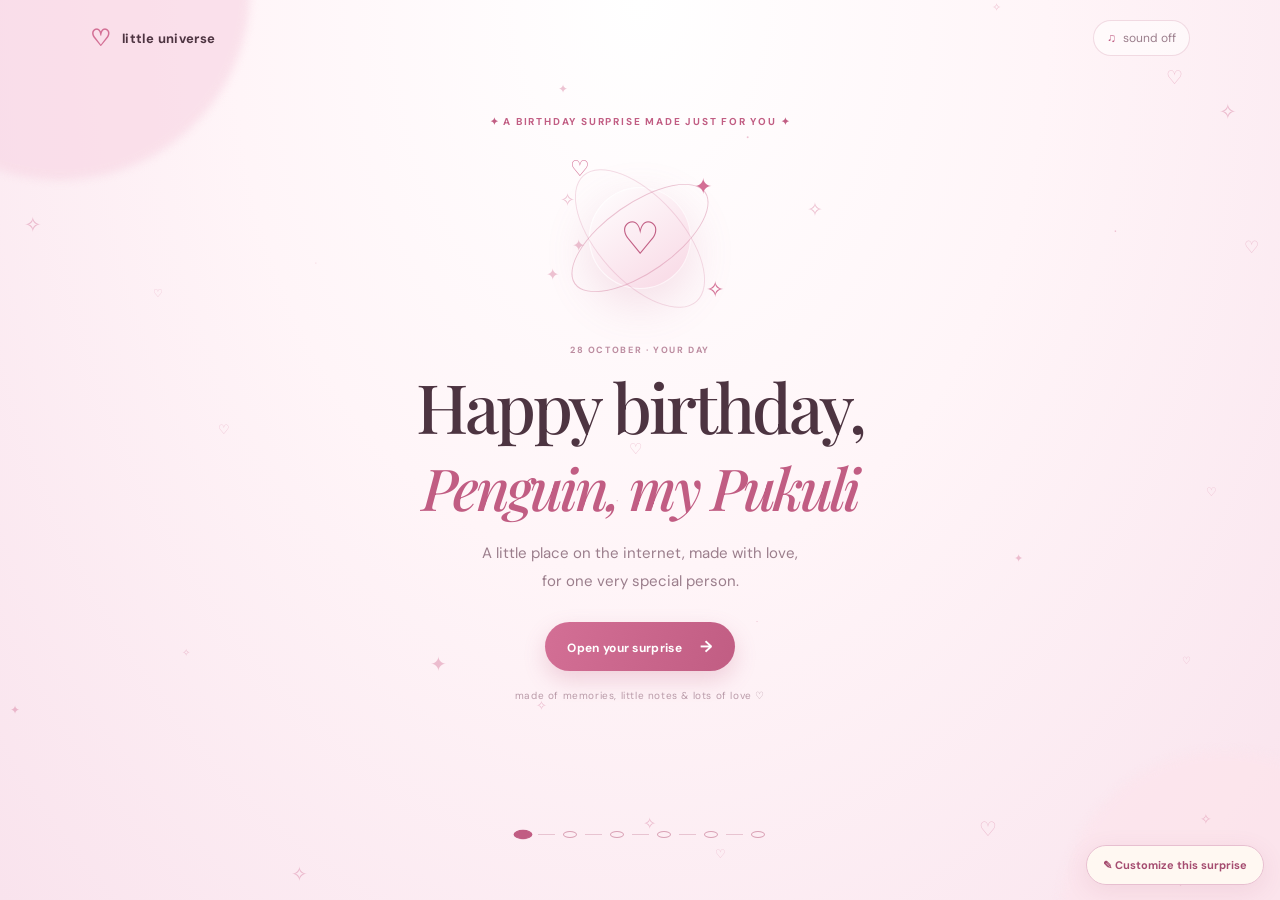
==== index.html @ 375e75b3 "Publish birthday website" ====
<!DOCTYPE html>
<html lang="en">
<head>
  <meta charset="UTF-8">
  <meta name="viewport" content="width=device-width, initial-scale=1">
  <meta name="theme-color" content="#fff1f6">
  <meta name="description" content="A tiny birthday universe made with love.">
  <title>For Penguin & Pukuli ♡</title>
  <link rel="preconnect" href="https://fonts.googleapis.com">
  <link rel="preconnect" href="https://fonts.gstatic.com" crossorigin>
  <link href="https://fonts.googleapis.com/css2?family=DM+Sans:wght@400;500;600;700&family=Playfair+Display:ital,wght@0,500;0,600;0,700;1,500;1,600&display=swap" rel="stylesheet">
  <link rel="stylesheet" href="style.css">
</head>
<body>
  <div class="background-glow glow-a"></div><div class="background-glow glow-b"></div>
  <div class="sparkles" id="sparkles" aria-hidden="true"></div>
  <header class="topbar">
    <a class="brand" href="#home"><span>♡</span> little universe</a>
    <button class="music-button" id="musicButton" type="button" title="Toggle gentle sound effects">♫ <span>sound off</span></button>
  </header>

  <main>
    <section class="screen hero active" id="home">
      <div class="eyebrow">✦ A birthday surprise made just for you ✦</div>
      <div class="orb-art" aria-hidden="true"><div class="orbit orbit-one"></div><div class="orbit orbit-two"></div><div class="orb">♡</div><span class="floating-heart fh-one">♡</span><span class="floating-heart fh-two">✧</span><span class="floating-heart fh-three">✦</span></div>
      <p class="tiny-label">28 OCTOBER · YOUR DAY</p>
      <h1>Happy birthday,<br><em id="heroNickname">Penguin, my Pukuli.</em></h1>
      <p class="hero-copy">A little place on the internet, made with love,<br class="desktop-only"> for one very special person.</p>
      <button class="primary-button" data-go="story">Open your surprise <span>→</span></button>
      <p class="micro-copy">made of memories, little notes & lots of love ♡</p>
    </section>

    <section class="screen content-screen" id="story">
      <div class="section-label">01 / THE LITTLE THINGS</div>
      <h2>Some people make<br>ordinary days <em>glow.</em></h2>
      <p class="intro">And you, Penguin, have a way of making the little things feel special.</p>
      <div class="qualities" id="qualities">
        <article class="quality-card"><span>☼</span><h3>Your laugh</h3><p>The kind of sunshine a cloudy day needs.</p></article>
        <article class="quality-card"><span>✿</span><h3>Your heart</h3><p>A softness that makes the world feel kinder.</p></article>
        <article class="quality-card"><span>☾</span><h3>Your presence</h3><p>My favorite moments are the ones with you.</p></article>
      </div>
      <div class="section-actions"><button class="text-button" data-back="home">← Back</button><button class="primary-button" data-go="memories">Our memories <span>→</span></button></div>
    </section>

    <section class="screen content-screen" id="memories">
      <div class="section-label">02 / OUR LITTLE GALLERY</div>
      <h2>Little moments,<br><em>big feelings.</em></h2>
      <p class="intro">Add photos from your device. You can change the captions in Customize.</p>
      <div class="photo-grid" id="photoGrid">
        <label class="photo-card"><input type="file" accept="image/*" data-photo="0"><img alt="Memory 1" hidden><span class="photo-placeholder"><b>♡</b><strong>Our first memory</strong><small>tap to add a photo</small></span><span class="photo-caption">a moment to keep</span></label>
        <label class="photo-card"><input type="file" accept="image/*" data-photo="1"><img alt="Memory 2" hidden><span class="photo-placeholder"><b>✿</b><strong>Our kind of happy</strong><small>tap to add a photo</small></span><span class="photo-caption">my favorite smile</span></label>
        <label class="photo-card"><input type="file" accept="image/*" data-photo="2"><img alt="Memory 3" hidden><span class="photo-placeholder"><b>☾</b><strong>A day to remember</strong><small>tap to add a photo</small></span><span class="photo-caption">you + me</span></label>
      </div>
      <div class="section-actions"><button class="text-button" data-back="story">← Back</button><button class="primary-button" data-go="notes">Little notes <span>→</span></button></div>
    </section>

    <section class="screen content-screen" id="notes">
      <div class="section-label">03 / OPEN WHENEVER</div>
      <h2>Little notes for<br><em>my Pukuli.</em></h2>
      <p class="intro">Pick a note. You can write and add as many as you like in Customize.</p>
      <div class="note-grid" id="noteGrid"></div>
      <div class="section-actions"><button class="text-button" data-back="memories">← Back</button><button class="primary-button" data-go="letter">Your letter <span>→</span></button></div>
    </section>

    <section class="screen content-screen letter-screen" id="letter">
      <div class="section-label">04 / FROM MY HEART</div>
      <h2>A letter for<br><em>my favorite person.</em></h2>
      <p class="intro">Tap the envelope to open your letter.</p>
      <button class="envelope-wrap" id="envelope" type="button" aria-label="Open the birthday letter">
        <span class="envelope-flap"></span><span class="envelope-front"><span>for you, always</span><b>♡</b></span>
        <span class="paper-preview"><small>A LITTLE LETTER</small><strong>To my Penguin...</strong><span>with all my love ♡</span></span>
      </button>
      <article class="letter-content" id="letterContent">
        <div class="letter-date">28 OCTOBER · A NOTE FOR YOU</div>
        <h3 id="letterHeading">To my Penguin, my Pukuli,</h3>
        <div id="letterBody"></div>
        <p class="signature">Always cheering for you,<br><em id="signatureName">your person ♡</em></p>
      </article>
      <div class="section-actions"><button class="text-button" data-back="notes">← Back</button><button class="primary-button" data-go="finale">One last surprise <span>→</span></button></div>
    </section>

    <section class="screen finale" id="finale">
      <div class="confetti" id="confetti" aria-hidden="true"></div>
      <div class="flower-art" aria-hidden="true">✿</div>
      <div class="section-label">05 / YOUR DAY, YOUR MAGIC</div>
      <h2>The world is better<br><em>with you in it.</em></h2>
      <p class="finale-copy" id="finaleMessage">May your birthday be full of gentle mornings, big reasons to smile, and dreams that come closer every day.</p>
      <div class="birthday-stamp">HAPPY<br><strong>BIRTHDAY</strong><span>♡</span></div>
      <p class="closing-line">With all my love, <em>Penguin & Pukuli's person.</em></p>
      <button class="primary-button" id="replayButton">Start again ↺</button>
      <p class="micro-copy">made with love, just for you ♡</p>
    </section>
  </main>

  <nav class="progress" aria-label="Page progress" id="progress"></nav>
  <button class="customize-launch" id="openEditor">✎ Customize this surprise</button>

  <div class="modal-backdrop" id="editorBackdrop" hidden>
    <section class="editor" role="dialog" aria-modal="true" aria-labelledby="editorTitle">
      <div class="editor-head"><div><p class="section-label">YOUR PERSONAL EDITOR</p><h2 id="editorTitle">Make it <em>yours.</em></h2></div><button class="close-editor" id="closeEditor" aria-label="Close editor">×</button></div>
      <p class="editor-intro">Changes are saved in this browser. For a permanent public version, also edit the files as described in README.md.</p>
      <div class="editor-tabs"><button class="editor-tab active" data-tab="tabBasics">Basics</button><button class="editor-tab" data-tab="tabNotes">Notes</button><button class="editor-tab" data-tab="tabPhotos">Photos</button><button class="editor-tab" data-tab="tabLetter">Letter</button></div>
      <div class="editor-panel active" id="tabBasics">
        <label>Nickname / name<input id="editNickname" value="Penguin and Pukuli"></label>
        <label>Your name or signature<input id="editSignature" value="your person ♡"></label>
        <label>Birthday date<input id="editDate" value="28 October"></label>
        <label>Final birthday message<textarea id="editFinale" rows="3"></textarea></label>
        <label>Accent color<input id="editColor" type="color" value="#d36f95"></label>
      </div>
      <div class="editor-panel" id="tabNotes">
        <p class="field-hint">Each note has a title and message. Use the buttons to add or remove notes.</p>
        <div id="notesEditor"></div><button class="secondary-button" id="addNote" type="button">＋ Add a note</button>
      </div>
      <div class="editor-panel" id="tabPhotos">
        <p class="field-hint">Pick photos here or tap the photo cards on the gallery screen. Photos are stored only in this browser session/local storage where possible; large images may not persist.</p>
        <div id="photoEditor"></div>
      </div>
      <div class="editor-panel" id="tabLetter">
        <label>Letter heading<input id="editLetterHeading"></label>
        <label>Letter text<textarea id="editLetterBody" rows="10"></textarea></label>
        <p class="field-hint">Use a blank line between paragraphs.</p>
      </div>
      <div class="editor-actions"><button class="secondary-button" id="resetEdits" type="button">Reset default text</button><button class="primary-button" id="saveEdits" type="button">Save changes ✓</button></div>
      <p class="save-status" id="saveStatus" role="status"></p>
    </section>
  </div>

  <div class="note-modal-backdrop" id="noteBackdrop" hidden>
    <article class="note-modal" role="dialog" aria-modal="true" aria-labelledby="openedNoteTitle">
      <button class="close-editor" id="closeNote" aria-label="Close note">×</button>
      <div class="note-icon">♡</div><p class="section-label">A LITTLE NOTE FOR YOU</p><h2 id="openedNoteTitle"></h2><p id="openedNoteBody"></p>
      <button class="primary-button" id="noteOkay">Keep this in your heart ♡</button>
    </article>
  </div>
  <script src="script.js"></script>
</body>
</html>
---- style.css ----
:root{--rose:#d36f95;--rose-dark:#b84f79;--ink:#4d3441;--muted:#9b7e8c;--line:rgba(192,113,145,.23);--serif:"Playfair Display",Georgia,serif;--sans:"DM Sans",Arial,sans-serif}
*{box-sizing:border-box}html{min-height:100%;scroll-behavior:smooth}body{margin:0;min-height:100vh;overflow-x:hidden;color:var(--ink);font-family:var(--sans);background:radial-gradient(ellipse at 50% 0%,#fff 0%,#fff5f8 45%,#f9e3ed 100%)}button,input,textarea{font:inherit}button{cursor:pointer}.background-glow{position:fixed;border-radius:50%;filter:blur(4px);pointer-events:none;z-index:0;opacity:.7}.glow-a{width:380px;height:380px;background:#f8d8e5;top:-200px;left:-130px}.glow-b{width:330px;height:330px;background:#fce4ec;bottom:-180px;right:-110px}.sparkles{position:fixed;inset:0;overflow:hidden;pointer-events:none;z-index:0}.sparkle{position:absolute;color:var(--rose);opacity:.4;animation:twinkle 4s ease-in-out infinite}.topbar{position:relative;z-index:3;width:min(1100px,calc(100% - 36px));height:76px;margin:auto;display:flex;align-items:center;justify-content:space-between}.brand{text-decoration:none;color:var(--ink);font-size:13px;font-weight:700;letter-spacing:.03em}.brand span{font-size:23px;color:var(--rose);vertical-align:-3px;margin-right:7px}.music-button{border:1px solid var(--line);background:#ffffff8a;color:var(--rose-dark);border-radius:99px;padding:9px 13px;font-size:12px}.music-button span{color:var(--muted);margin-left:4px}main{position:relative;z-index:1}.screen{display:none;flex-direction:column;align-items:center;text-align:center;width:min(1000px,calc(100% - 34px));min-height:calc(100svh - 145px);margin:auto;padding:25px 0 80px;animation:enter .55s ease both}.screen.active{display:flex}.hero{justify-content:center;padding-top:0}.eyebrow,.section-label,.tiny-label{font-size:10px;text-transform:uppercase;letter-spacing:.18em;color:var(--rose-dark);font-weight:700}.orb-art{width:180px;height:180px;margin:20px 0 8px;position:relative;display:grid;place-items:center}.orb{width:102px;height:102px;border-radius:50%;display:grid;place-items:center;font-size:45px;color:var(--rose-dark);background:linear-gradient(145deg,#fff,#f8d7e4);box-shadow:0 15px 45px #c5698f30,inset 0 0 0 1px #ffffffb3;animation:bob 5s ease-in-out infinite}.orbit{position:absolute;width:160px;height:70px;border:1px solid #d17e9e70;border-radius:50%;transform:rotate(-35deg)}.orbit-two{width:170px;height:85px;transform:rotate(48deg);border-color:#d17e9e42}.floating-heart{position:absolute;color:var(--rose);font-size:22px;animation:bob 4s ease-in-out infinite}.fh-one{top:6px;left:20px}.fh-two{right:6px;bottom:24px;animation-delay:-1s}.fh-three{top:24px;right:18px;animation-delay:-2s}.tiny-label{font-size:9px;margin:8px 0 0;color:#bc8ca0}h1,h2{font-family:var(--serif);font-weight:500;letter-spacing:-.045em;margin:12px 0 0}h1{font-size:clamp(38px,6.5vw,68px);line-height:1.12}h1 em,h2 em{color:var(--rose-dark);font-weight:500}h1 em{font-size:.85em}.hero-copy{color:var(--muted);font-size:15px;line-height:1.9;margin:18px 0 26px}.primary-button{border:0;border-radius:99px;padding:14px 22px;color:#fff;background:linear-gradient(110deg,var(--rose),var(--rose-dark));box-shadow:0 9px 22px #be5a7f3b;font-size:12px;font-weight:700;letter-spacing:.025em;transition:transform .2s,box-shadow .2s}.primary-button:hover{transform:translateY(-2px);box-shadow:0 13px 26px #be5a7f4d}.primary-button span{margin-left:15px;font-size:16px}.micro-copy{color:#b99aa8;font-size:10px;letter-spacing:.06em;margin-top:18px}.content-screen{padding-top:30px}.section-label{margin-bottom:18px}.content-screen h2,.finale h2{font-size:clamp(34px,5.5vw,56px);line-height:1.14}.intro{color:var(--muted);font-size:14px;line-height:1.75;margin:16px 0 27px}.qualities{display:grid;grid-template-columns:repeat(3,1fr);gap:15px;width:min(790px,100%);margin:8px auto 34px}.quality-card{background:#ffffffa6;border:1px solid #ffffffdf;border-radius:20px;padding:25px 18px;box-shadow:0 14px 40px #b0698512}.quality-card>span{width:43px;height:43px;border-radius:50%;background:#fbe3eb;display:grid;place-items:center;color:var(--rose-dark);font-size:23px;margin:0 auto 14px}.quality-card h3{font-family:var(--serif);font-size:19px;font-weight:600;margin:0 0 8px}.quality-card p{font-size:12px;line-height:1.7;color:var(--muted);margin:0}.section-actions{display:flex;justify-content:center;align-items:center;gap:24px;margin-top:auto;padding-top:15px}.text-button{border:0;background:transparent;color:var(--muted);font-size:12px;padding:12px 5px}.photo-grid{display:grid;grid-template-columns:repeat(3,1fr);gap:16px;width:min(790px,100%)}.photo-card{display:block;position:relative;aspect-ratio:.8;overflow:hidden;border-radius:18px;border:1px solid #ffffffeb;box-shadow:0 12px 35px #b069851f;background:linear-gradient(145deg,#f8dce7,#fff8fa);cursor:pointer}.photo-card:nth-child(2){transform:translateY(10px);background:linear-gradient(145deg,#f7e7dd,#f6d5e2)}.photo-card:nth-child(3){background:linear-gradient(145deg,#eadff1,#f9e4eb)}.photo-card input{position:absolute;inset:0;width:100%;height:100%;opacity:0;z-index:3;cursor:pointer}.photo-card img{position:absolute;inset:0;width:100%;height:100%;object-fit:cover}.photo-placeholder{position:absolute;inset:0;display:flex;flex-direction:column;align-items:center;justify-content:center;padding:12px;color:#956779;transition:opacity .2s}.photo-placeholder b{font-size:34px;font-weight:400;margin-bottom:10px}.photo-placeholder strong{font-family:var(--serif);font-size:16px;font-weight:500}.photo-placeholder small{font-size:10px;color:#b18b9b;margin-top:8px}.photo-caption{position:absolute;bottom:0;left:0;right:0;padding:10px 5px;background:#fffaf0d9;color:#865d70;font-size:10px;z-index:1}.note-grid{width:min(790px,100%);display:grid;grid-template-columns:repeat(3,1fr);gap:14px}.note-card{min-height:170px;border:1px solid #ffffffec;border-radius:18px;background:#fffafbc9;padding:22px 18px;text-align:left;box-shadow:0 12px 30px #b0698510;transition:transform .2s}.note-card:hover{transform:translateY(-4px)}.note-card .note-mark{font-size:25px;color:var(--rose);display:block;margin-bottom:13px}.note-card h3{font-family:var(--serif);font-size:19px;font-weight:500;margin:0 0 8px}.note-card p{font-size:11px;line-height:1.6;color:var(--muted);margin:0 0 12px}.note-card button{border:0;background:none;padding:0;color:var(--rose-dark);font-size:11px;font-weight:700}.envelope-wrap{position:relative;display:block;width:min(460px,90vw);height:230px;border:0;background:transparent;margin:10px auto 20px;perspective:800px}.envelope-front{position:absolute;bottom:0;left:0;width:100%;height:175px;background:#eeb3c8;border-radius:0 0 12px 12px;z-index:3;box-shadow:0 15px 40px #ad597c26;display:flex;align-items:flex-end;justify-content:center;padding-bottom:22px;color:#9e4d6c}.envelope-front>span{font-family:var(--serif);font-size:17px;font-style:italic}.envelope-front b{position:absolute;top:37px;font-size:26px;font-weight:400}.envelope-flap{position:absolute;top:55px;left:0;width:100%;height:140px;background:#f5c9d9;clip-path:polygon(0 0,100% 0,50% 78%);transform-origin:top;transition:transform .8s;z-index:4}.paper-preview{position:absolute;z-index:2;left:7%;width:86%;height:175px;top:12px;background:#fffdfa;border:1px solid #f3e5e8;display:flex;flex-direction:column;align-items:flex-start;text-align:left;padding:22px 24px;transition:transform .8s}.paper-preview small{font-size:9px;letter-spacing:.15em;color:#c987a0}.paper-preview strong{font-family:var(--serif);font-size:23px;font-weight:500;margin:16px 0}.paper-preview span{font-family:var(--serif);font-style:italic;color:#bd7a96;font-size:13px}.envelope-wrap.open .envelope-flap{transform:rotateX(180deg);z-index:1}.envelope-wrap.open .paper-preview{transform:translateY(-28px)}.letter-content{display:none;text-align:left;width:min(600px,100%);background:#fffdf9d9;border:1px solid #f0dfe6;border-radius:14px;padding:30px 34px;margin:4px 0 25px;box-shadow:0 14px 40px #b0698510}.letter-content.open{display:block;animation:enter .6s ease both}.letter-date{font-size:9px;letter-spacing:.16em;color:#c987a0;margin-bottom:15px}.letter-content h3{font-family:var(--serif);font-weight:500;font-size:27px;margin:0 0 17px}.letter-content p{font-family:var(--serif);font-size:14px;line-height:1.85;color:#876b78;white-space:pre-line}.letter-content .signature{color:#b16c87;margin-top:22px}.signature em{font-size:17px}.finale{justify-content:center}.flower-art{font-size:56px;color:var(--rose);margin-bottom:12px;animation:bob 4s ease-in-out infinite}.finale-copy{max-width:480px;color:var(--muted);font-size:14px;line-height:1.9;margin:20px 0}.birthday-stamp{width:145px;height:145px;border:1px solid #e7a6bd;border-radius:50%;display:flex;flex-direction:column;align-items:center;justify-content:center;color:var(--rose-dark);font-size:10px;font-weight:700;letter-spacing:.2em;line-height:1.8;transform:rotate(-8deg);margin:8px 0 22px;background:#ffffff60;outline:7px solid #ffffff59}.birthday-stamp strong{font-family:var(--serif);font-size:17px;letter-spacing:.12em}.birthday-stamp span{font-size:19px;line-height:1}.closing-line{font-family:var(--serif);font-size:16px;color:#a67d8d;margin:0 0 24px}.closing-line em{color:var(--rose-dark)}.confetti{position:absolute;inset:0;overflow:hidden;pointer-events:none}.confetti-piece{position:absolute;top:-20px;width:7px;height:12px;background:#e995b0;opacity:.75;animation:fall 5s linear infinite}.confetti-piece:nth-child(3n){background:#f0c0d1;border-radius:50%}.confetti-piece:nth-child(4n){background:#c985a1}.progress{position:relative;z-index:2;display:flex;justify-content:center;align-items:center;gap:8px;padding:0 0 18px}.progress-dot{width:7px;height:7px;border-radius:50%;border:1px solid #d9a1b5;background:transparent;transition:all .3s;cursor:pointer}.progress-dot.active{background:var(--rose-dark);border-color:var(--rose-dark);transform:scale(1.35)}.progress-line{width:17px;height:1px;background:#e8c4d1}.customize-launch{position:fixed;right:16px;bottom:15px;z-index:10;border:1px solid #e7bfd0;background:#fffaf3ed;color:#a54c70;border-radius:99px;padding:12px 16px;font-size:11px;font-weight:700;box-shadow:0 6px 25px #a54c701c}.modal-backdrop,.note-modal-backdrop{position:fixed;inset:0;z-index:30;background:#49313db3;backdrop-filter:blur(8px);display:flex;justify-content:center;align-items:center;padding:16px}.modal-backdrop[hidden],.note-modal-backdrop[hidden]{display:none}.editor{width:min(720px,100%);max-height:90svh;overflow:auto;background:#fffaf9;border-radius:22px;padding:24px;box-shadow:0 25px 80px #321b293d}.editor-head{display:flex;align-items:flex-start;justify-content:space-between}.editor-head .section-label{margin:0 0 6px}.editor-head h2{font-size:35px;margin:0}.close-editor{border:0;background:#f7e2eb;color:#9f4e6d;border-radius:50%;width:34px;height:34px;font-size:23px;line-height:1}.editor-intro,.field-hint{font-size:11px;line-height:1.65;color:var(--muted)}.editor-tabs{display:flex;gap:6px;border-bottom:1px solid var(--line);margin:18px 0}.editor-tab{border:0;background:transparent;color:var(--muted);padding:11px 12px;font-size:12px;border-bottom:2px solid transparent}.editor-tab.active{color:var(--rose-dark);border-color:var(--rose-dark);font-weight:700}.editor-panel{display:none}.editor-panel.active{display:block}.editor-panel label{display:block;color:#795b6a;font-size:11px;font-weight:700;margin:13px 0}.editor-panel input:not([type=color]),.editor-panel textarea{display:block;width:100%;margin-top:7px;padding:11px 12px;border:1px solid #ead4de;border-radius:10px;background:#fff;color:var(--ink);font-size:13px;outline-color:var(--rose)}.editor-panel input[type=color]{display:block;margin-top:8px;width:60px;height:38px;border:0;background:transparent}.editor-panel textarea{resize:vertical;line-height:1.6}.editor-actions{display:flex;align-items:center;justify-content:space-between;gap:10px;border-top:1px solid var(--line);padding-top:17px;margin-top:18px}.secondary-button{border:1px solid #e7bfd0;background:#fff5f8;color:#a54c70;border-radius:99px;padding:12px 15px;font-size:11px;font-weight:700}.editor-actions .primary-button{padding:12px 16px}.save-status{font-size:11px;color:#7b9b7c;min-height:15px}.note-editor-item,.photo-editor-item{border:1px solid #f0dce5;background:#fff;padding:13px;border-radius:12px;margin:12px 0}.note-editor-item .remove-note{float:right;border:0;background:transparent;color:#b84f79;font-size:11px}.photo-editor-item{display:flex;gap:12px;align-items:center}.photo-editor-item img{width:64px;height:64px;object-fit:cover;border-radius:10px;background:#f7e1ea}.photo-editor-item label{flex:1;margin:0}.note-modal{width:min(430px,100%);position:relative;text-align:center;padding:35px 30px;background:#fffaf9;border-radius:22px;box-shadow:0 25px 80px #321b293d}.note-modal>.close-editor{position:absolute;right:15px;top:15px}.note-icon{font-size:34px;color:var(--rose)}.note-modal .section-label{margin:12px 0}.note-modal h2{font-size:32px;margin-bottom:12px}.note-modal p:not(.section-label){color:var(--muted);font-family:var(--serif);font-size:15px;line-height:1.85;white-space:pre-line;margin-bottom:24px}.note-modal .primary-button{font-size:11px}
@keyframes enter{from{opacity:0;transform:translateY(12px)}to{opacity:1;transform:translateY(0)}}@keyframes bob{0%,100%{transform:translateY(0)}50%{transform:translateY(-8px)}}@keyframes twinkle{0%,100%{opacity:.12;transform:scale(.7) rotate(0)}50%{opacity:.7;transform:scale(1.1) rotate(25deg)}}@keyframes fall{to{transform:translateY(110vh) rotate(600deg)}}
@media(max-width:650px){.topbar{width:calc(100% - 28px);height:65px}.screen{min-height:calc(100svh - 130px);padding-top:24px;padding-bottom:68px}.orb-art{width:155px;height:155px}.orb{width:86px;height:86px;font-size:38px}.orbit{width:136px;height:60px}.orbit-two{width:148px;height:73px}.qualities{grid-template-columns:1fr;max-width:340px;gap:9px}.quality-card{display:grid;grid-template-columns:42px 1fr;column-gap:13px;text-align:left;padding:14px;align-items:center}.quality-card>span{grid-row:span 2;margin:0}.quality-card h3{font-size:17px;margin:0 0 3px}.quality-card p{font-size:11px}.photo-grid{gap:8px}.photo-card{border-radius:12px;aspect-ratio:.7}.photo-placeholder strong{font-size:12px}.photo-placeholder small{font-size:9px}.photo-placeholder b{font-size:27px}.photo-caption{font-size:9px;padding:8px 2px}.note-grid{grid-template-columns:1fr;max-width:390px}.note-card{min-height:auto;padding:17px}.note-card .note-mark{margin-bottom:6px}.note-card h3{font-size:18px}.note-card p{margin-bottom:8px}.section-actions{gap:16px}.envelope-wrap{height:215px}.envelope-front{height:165px}.envelope-flap{top:50px;height:130px}.paper-preview{height:160px}.letter-content{padding:23px 20px}.letter-content h3{font-size:23px}.letter-content p{font-size:13px}.customize-launch{right:10px;bottom:10px;padding:11px 13px}.editor{padding:18px;max-height:92svh}.editor-head h2{font-size:30px}.editor-tabs{overflow-x:auto}.editor-tab{padding:10px 9px;white-space:nowrap}.editor-actions{align-items:stretch}.editor-actions>*{flex:1}.editor-actions .primary-button{font-size:10px}.desktop-only{display:none}}
@media(prefers-reduced-motion:reduce){*,*::before,*::after{animation-duration:.01ms!important;animation-iteration-count:1!important;scroll-behavior:auto!important;transition-duration:.01ms!important}}
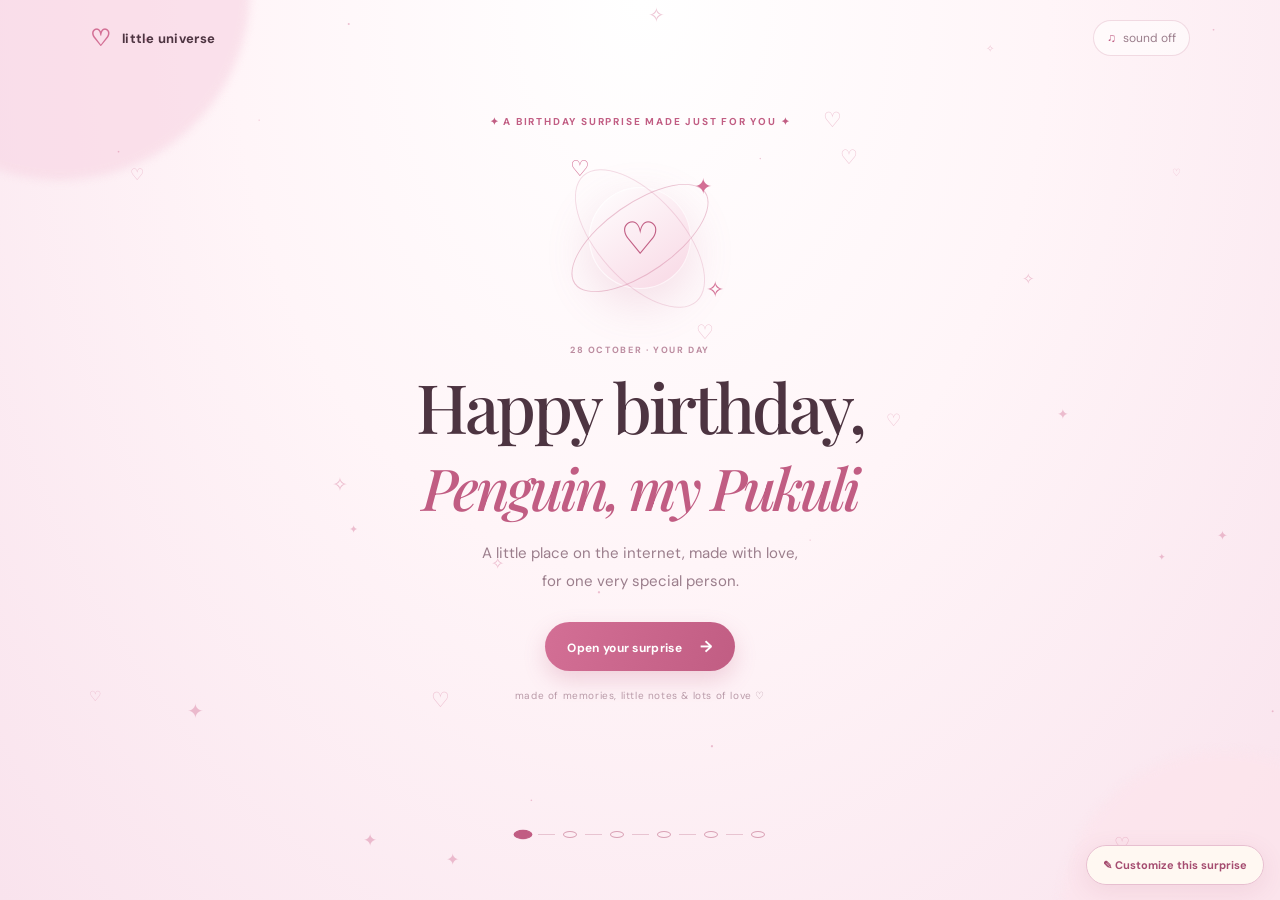
==== commit 72490562: "Fix scrolling inside birthday notes" ====
--- a/index.html
+++ b/index.html
@@ -128,7 +128,14 @@
   <div class="note-modal-backdrop" id="noteBackdrop" hidden>
     <article class="note-modal" role="dialog" aria-modal="true" aria-labelledby="openedNoteTitle">
       <button class="close-editor" id="closeNote" aria-label="Close note">×</button>
-      <div class="note-icon">♡</div><p class="section-label">A LITTLE NOTE FOR YOU</p><h2 id="openedNoteTitle"></h2><p id="openedNoteBody"></p>
+<div class="note-icon">♡</div>
+<p class="section-label">A LITTLE NOTE FOR YOU</p>
+<h2 id="openedNoteTitle"></h2>
+<div class="note-body-scroll">
+  <p id="openedNoteBody"></p>
+</div>
+<button class="primary-button" id="noteOkay">Keep this in your heart ♡</button>
+
       <button class="primary-button" id="noteOkay">Keep this in your heart ♡</button>
     </article>
   </div>
--- a/style.css
+++ b/style.css
@@ -3,3 +3,90 @@
 @keyframes enter{from{opacity:0;transform:translateY(12px)}to{opacity:1;transform:translateY(0)}}@keyframes bob{0%,100%{transform:translateY(0)}50%{transform:translateY(-8px)}}@keyframes twinkle{0%,100%{opacity:.12;transform:scale(.7) rotate(0)}50%{opacity:.7;transform:scale(1.1) rotate(25deg)}}@keyframes fall{to{transform:translateY(110vh) rotate(600deg)}}
 @media(max-width:650px){.topbar{width:calc(100% - 28px);height:65px}.screen{min-height:calc(100svh - 130px);padding-top:24px;padding-bottom:68px}.orb-art{width:155px;height:155px}.orb{width:86px;height:86px;font-size:38px}.orbit{width:136px;height:60px}.orbit-two{width:148px;height:73px}.qualities{grid-template-columns:1fr;max-width:340px;gap:9px}.quality-card{display:grid;grid-template-columns:42px 1fr;column-gap:13px;text-align:left;padding:14px;align-items:center}.quality-card>span{grid-row:span 2;margin:0}.quality-card h3{font-size:17px;margin:0 0 3px}.quality-card p{font-size:11px}.photo-grid{gap:8px}.photo-card{border-radius:12px;aspect-ratio:.7}.photo-placeholder strong{font-size:12px}.photo-placeholder small{font-size:9px}.photo-placeholder b{font-size:27px}.photo-caption{font-size:9px;padding:8px 2px}.note-grid{grid-template-columns:1fr;max-width:390px}.note-card{min-height:auto;padding:17px}.note-card .note-mark{margin-bottom:6px}.note-card h3{font-size:18px}.note-card p{margin-bottom:8px}.section-actions{gap:16px}.envelope-wrap{height:215px}.envelope-front{height:165px}.envelope-flap{top:50px;height:130px}.paper-preview{height:160px}.letter-content{padding:23px 20px}.letter-content h3{font-size:23px}.letter-content p{font-size:13px}.customize-launch{right:10px;bottom:10px;padding:11px 13px}.editor{padding:18px;max-height:92svh}.editor-head h2{font-size:30px}.editor-tabs{overflow-x:auto}.editor-tab{padding:10px 9px;white-space:nowrap}.editor-actions{align-items:stretch}.editor-actions>*{flex:1}.editor-actions .primary-button{font-size:10px}.desktop-only{display:none}}
 @media(prefers-reduced-motion:reduce){*,*::before,*::after{animation-duration:.01ms!important;animation-iteration-count:1!important;scroll-behavior:auto!important;transition-duration:.01ms!important}}
+
+
+/* Make long birthday notes scrollable on phones and desktops */
+.note-modal-backdrop {
+  overflow-y: auto;
+  align-items: flex-start;
+}
+
+.note-modal {
+  max-height: calc(100vh - 32px);
+  max-height: calc(100dvh - 32px);
+  overflow-y: auto;
+  overscroll-behavior: contain;
+  margin: auto;
+}
+
+.note-modal p:not(.section-label) {
+  overflow-wrap: anywhere;
+}
+
+/* Fix scrolling for long birthday notes on mobile */
+.note-modal-backdrop {
+  position: fixed;
+  inset: 0;
+  display: flex;
+  align-items: flex-start;
+  justify-content: center;
+  overflow-y: auto;
+  padding: 16px;
+  box-sizing: border-box;
+  -webkit-overflow-scrolling: touch;
+  touch-action: pan-y;
+}
+
+.note-modal {
+  width: min(430px, 100%);
+  max-height: calc(100vh - 32px);
+  max-height: calc(100dvh - 32px);
+  overflow-y: auto;
+  overscroll-behavior-y: contain;
+  -webkit-overflow-scrolling: touch;
+  box-sizing: border-box;
+  flex-shrink: 0;
+  margin: auto 0;
+}
+
+.note-modal p:not(.section-label) {
+  overflow-wrap: anywhere;
+}
+
+.note-modal-backdrop {
+  position: fixed;
+  inset: 0;
+  z-index: 9999;
+  display: flex;
+  justify-content: center;
+  align-items: center;
+  overflow-y: auto;
+  padding: 12px;
+  box-sizing: border-box;
+}
+
+.note-modal-backdrop[hidden] {
+  display: none !important;
+}
+
+.note-modal {
+  max-height: calc(100vh - 24px);
+  max-height: calc(100dvh - 24px);
+  display: flex;
+  flex-direction: column;
+  overflow: hidden;
+  margin: auto;
+}
+
+.note-body-scroll {
+  min-height: 0;
+  overflow-y: auto;
+  flex: 1 1 auto;
+  -webkit-overflow-scrolling: touch;
+  overscroll-behavior: contain;
+}
+
+.note-body-scroll p {
+  white-space: pre-wrap;
+  overflow-wrap: anywhere;
+}
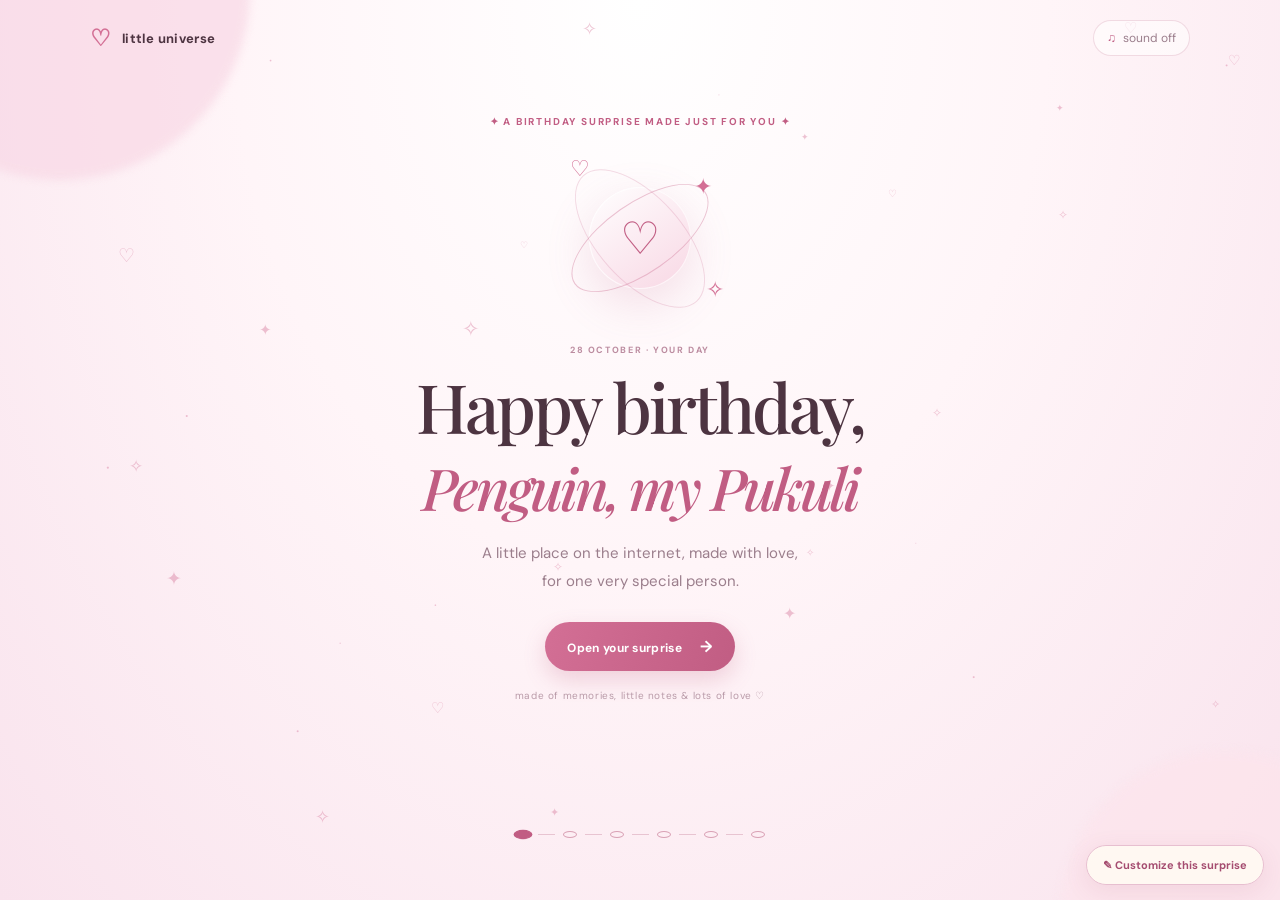
==== commit 27d64cda: "Add birthday background music" ====
--- a/index.html
+++ b/index.html
@@ -136,9 +136,13 @@
 </div>
 <button class="primary-button" id="noteOkay">Keep this in your heart ♡</button>
 
-      <button class="primary-button" id="noteOkay">Keep this in your heart ♡</button>
+      
     </article>
+    <audio id="birthdayMusic" loop preload="none">
+  <source src="assets/Maya-le.mp3" type="audio/mpeg">
+</audio>
   </div>
   <script src="script.js"></script>
+  
 </body>
 </html>
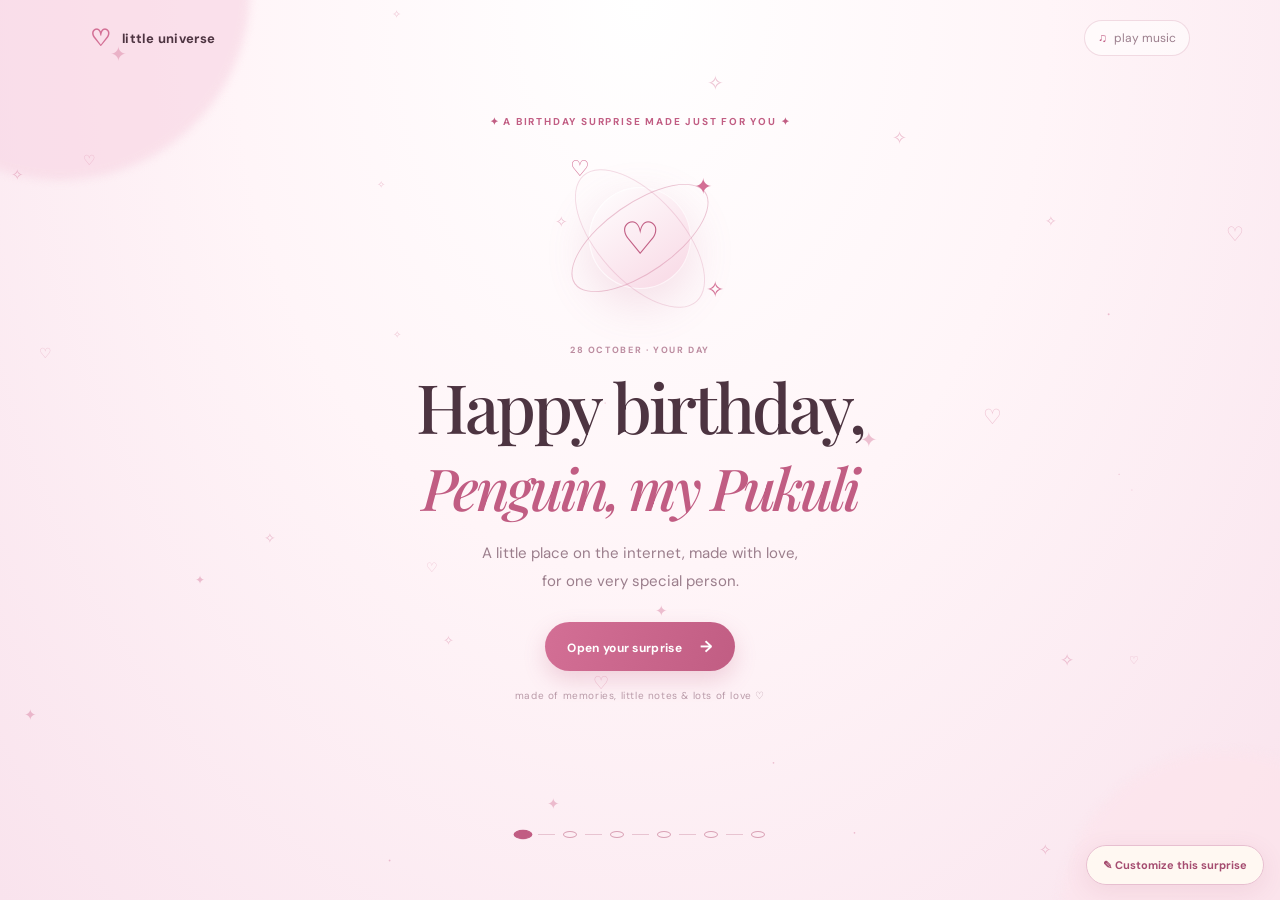
==== commit f098de71: "Enable birthday music autoplay" ====
--- a/index.html
+++ b/index.html
@@ -138,7 +138,7 @@
 
       
     </article>
-    <audio id="birthdayMusic" loop preload="none">
+    <audio id="birthdayMusic" loop preload="auto">
   <source src="assets/Maya-le.mp3" type="audio/mpeg">
 </audio>
   </div>
